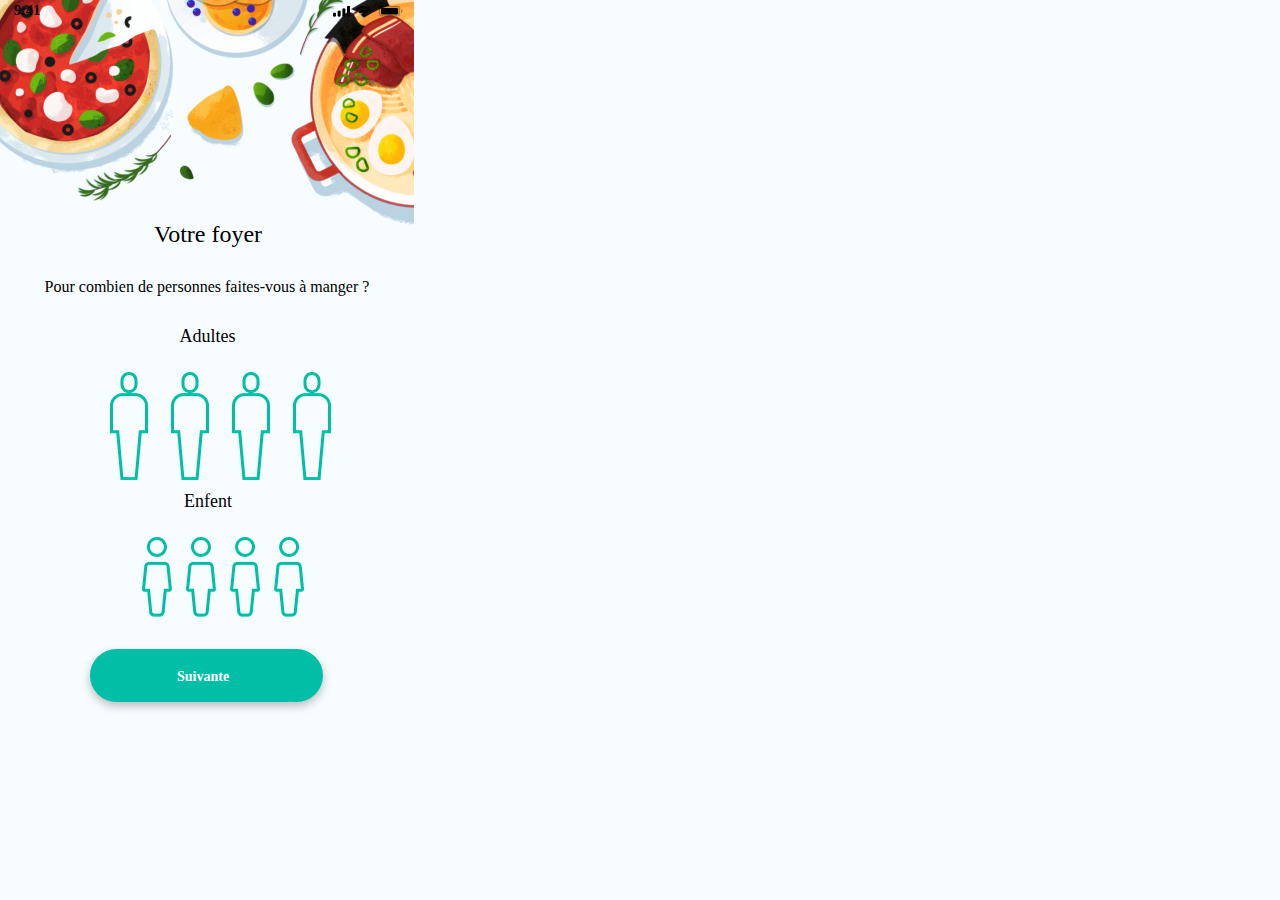
==== src/page/Choix_Personne/personne.html @ 0f04f273 "inital commit" ====
<!doctype html>
<html lang="en">
  <head>
    <meta charset="UTF-8">
    <meta name="viewport"
          content="width=device-width, initial-scale=1.0, minimum-scale=1.0, maximum-scale=1.0, user-scalable=auto">
    <link rel="stylesheet" href="./personne.css">
    <title>Personne</title>
  </head>
  <body>
    <div class="bg-top">
      <img class="bg" src="../../../asset/img/Common/bg.png" alt="">
    </div>

    <div class="system-bar-top">
      <div class="time">9:41</div>
      <img class="cellular-Connection" src="../../../asset/img/Common/Cellular%20Connection.png"/>
      <img class="wifi" src="../../../asset/img/Common/Wifi.png" alt="">
      <img class="battery" src="../../../asset/img/Common/Battery.png" alt="">
    </div>

    <div class="titre-one">Votre foyer</div>
    <div class="titre-two">Pour combien de personnes faites-vous à manger ?</div>
    <div class="adultes">Adultes</div>
    <div class="adultes-img"></div>
    <div class="enfent">Enfent</div>
    <img class="enfent-img" src="../../../asset/img/Personne/enfent.png" alt="">
    <div class="suivante-wrapper">
      <a href="../Choix_regime/regime.html">
        <div class="suivante">Suivante</div>
      </a>
    </div>

    <script src="personne.js"></script>
  </body>
</html>
---- src/page/Choix_Personne/personne.css ----
body {
  position: relative;
  background-color: #F7FCFF;
  margin: 0;
}

::-webkit-scrollbar {
  display: none;
}

.system-bar-top {
  position: relative;
  height: 39px;
  width: 414px;
}

.time {
  position: absolute;
  width: 54px;
  height: 21px;
  left: 0px;
  top: calc(50% - 21px / 2 - 9px);
  font-family: SF Pro Text;
  font-style: normal;
  font-weight: 600;
  font-size: 15px;
  line-height: 21px;
  text-align: center;
  letter-spacing: -0.3px;
  color: #000000;
}

.cellular-Connection {
  position: absolute;
  width: 17px;
  height: 10.67px;
  right: 64px;
  top: 6px;
}

.wifi {
  position: absolute;
  width: 15.33px;
  height: 11px;
  right: 42.67px;
  top: 6px;
}

.battery {
  position: absolute;
  width: 24.33px;
  height: 11.33px;
  left: 379px;
  top: 6px;
}

.bg-top {
  position: absolute;
  top: 0;
  left: 0;
  width: 414px;
  height: 226px;
}

.titre-one {
  position: absolute;
  width: 414px;
  height: 56px;
  left: 1px;
  top: 219px;
  font-family: Chewy;
  font-style: normal;
  font-weight: normal;
  font-size: 24px;
  line-height: 31px;
  align-items: center;
  text-align: center;
  color: #000000;
}

.titre-two {
  position: absolute;
  width: 414px;
  height: 43px;
  left: 0px;
  top: 275px;
  font-family: Chewy;
  font-style: normal;
  font-weight: normal;
  font-size: 16px;
  line-height: 24px;
  align-items: center;
  text-align: center;
  color: #000000;
}

.adultes {
  position: absolute;
  width: 413px;
  height: 31px;
  left: 1px;
  top: 324px;
  font-family: Chewy;
  font-style: normal;
  font-weight: normal;
  font-size: 18px;
  line-height: 24px;
  align-items: center;
  text-align: center;
  color: #000000;
}

.adultes-img {
  background-image: url("../../../asset/img/Personne/Personne.png");
  position: absolute;
  width: 221px;
  height: 108.09px;
  left: 110px;
  top: 372px;
}

.enfent {
  position: absolute;
  width: 414px;
  height: 31px;
  left: 1px;
  top: 489px;
  font-family: Chewy;
  font-style: normal;
  font-weight: normal;
  font-size: 18px;
  line-height: 24px;
  align-items: center;
  text-align: center;
  color: #000000;
}

.enfent-img {
  position: absolute;
  width: 162px;
  height: 79.62px;
  left: 142px;
  top: 537px;
}

.suivante-wrapper {
  position: absolute;
  width: 233px;
  height: 53px;
  left: 90px;
  top: 649px;
  background: #00BFA6;
  box-shadow: 0px 4px 10px rgba(0, 0, 0, 0.25);
  border-radius: 44px;
}

.suivante {
  position: absolute;
  width: 58px;
  height: 17px;
  left: 87px;
  top: 19px;
  font-family: Montserrat;
  font-style: normal;
  font-weight: 900;
  font-size: 14px;
  line-height: 17px;
  /* identical to box height */
  display: flex;
  align-items: center;
  text-align: center;
  color: #FFFFFF;
}
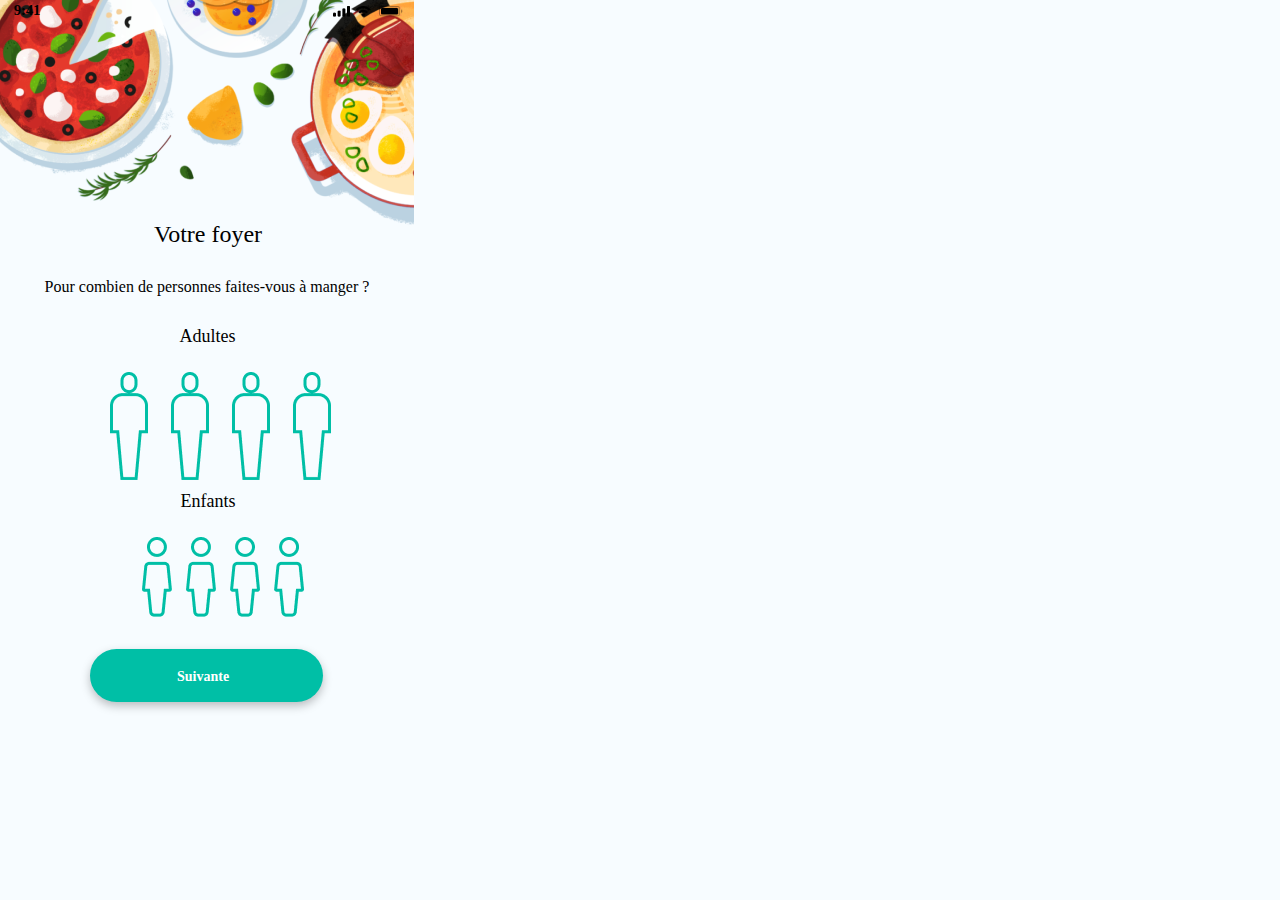
==== commit 56f83731: "inital commit" ====
--- a/src/page/Choix_Personne/personne.html
+++ b/src/page/Choix_Personne/personne.html
@@ -23,7 +23,7 @@
     <div class="titre-two">Pour combien de personnes faites-vous à manger ?</div>
     <div class="adultes">Adultes</div>
     <div class="adultes-img"></div>
-    <div class="enfent">Enfent</div>
+    <div class="enfent">Enfants</div>
     <img class="enfent-img" src="../../../asset/img/Personne/enfent.png" alt="">
     <div class="suivante-wrapper">
       <a href="../Choix_regime/regime.html">
